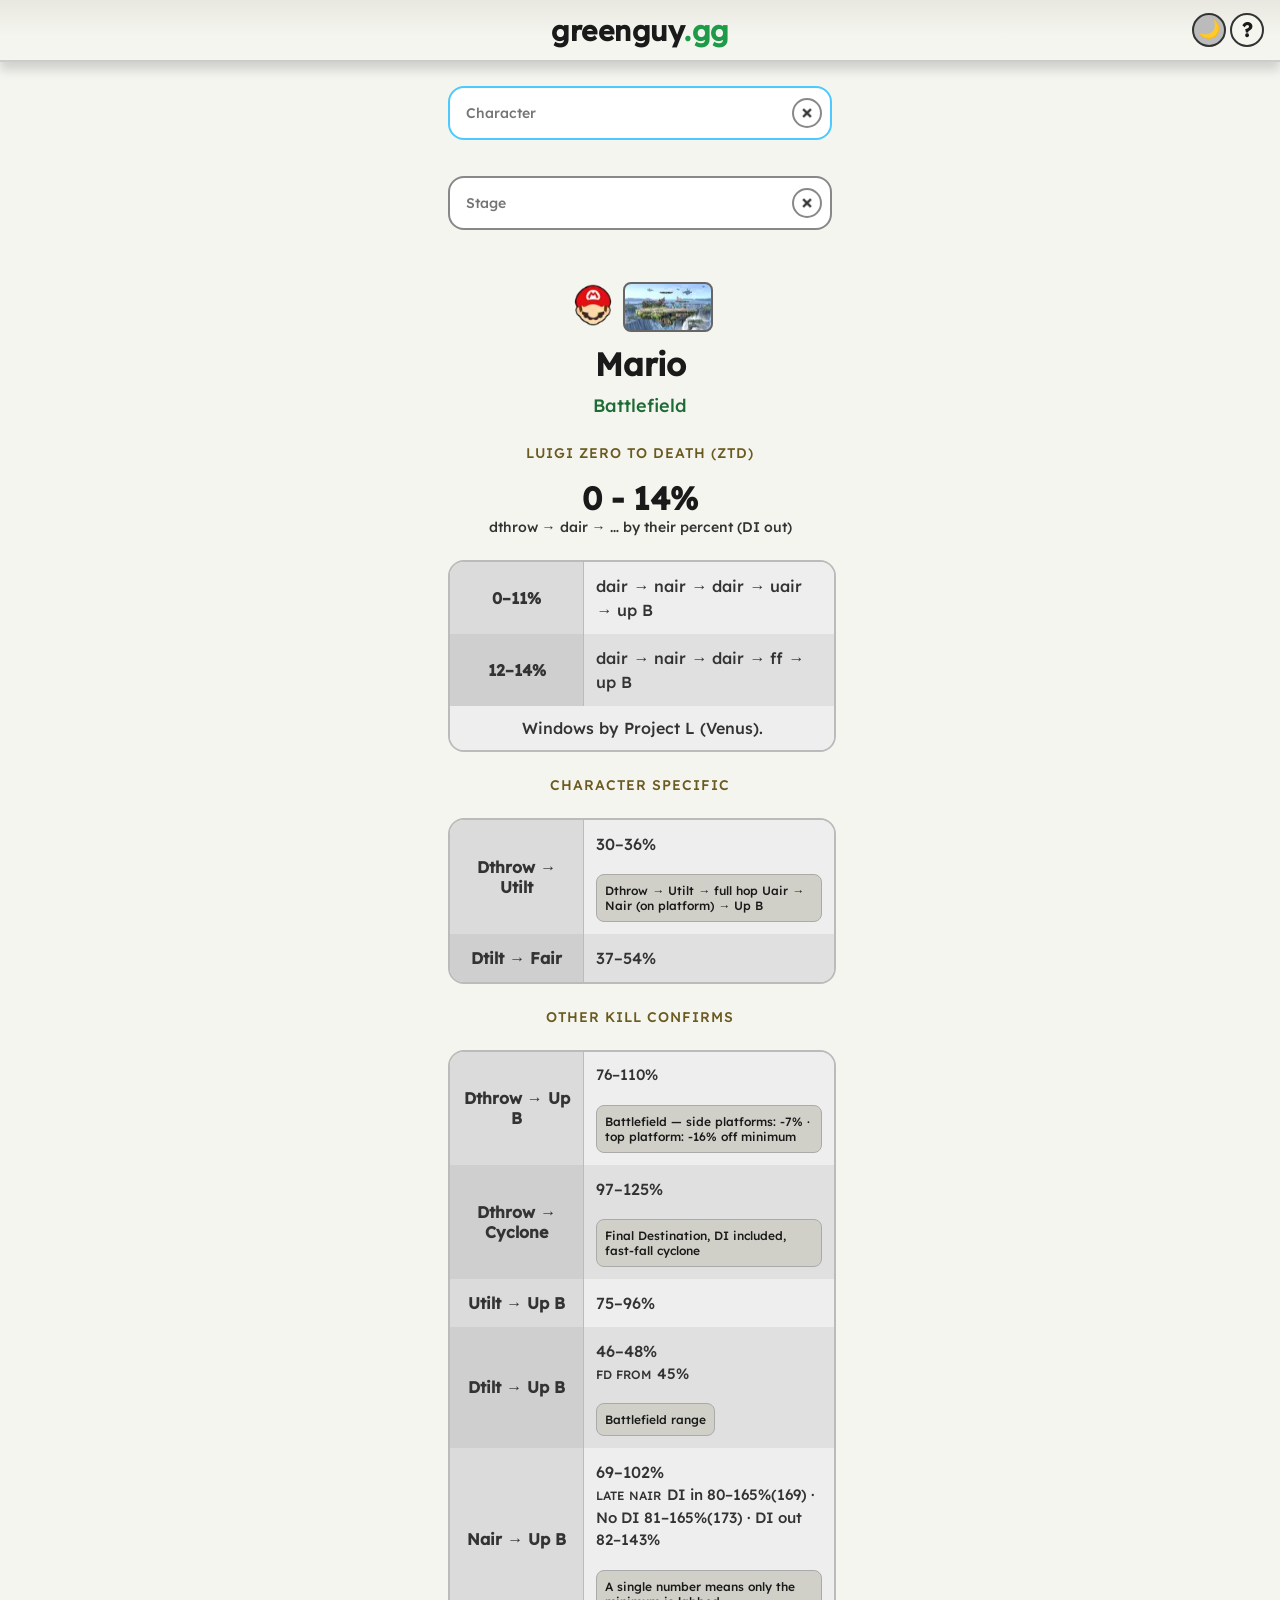
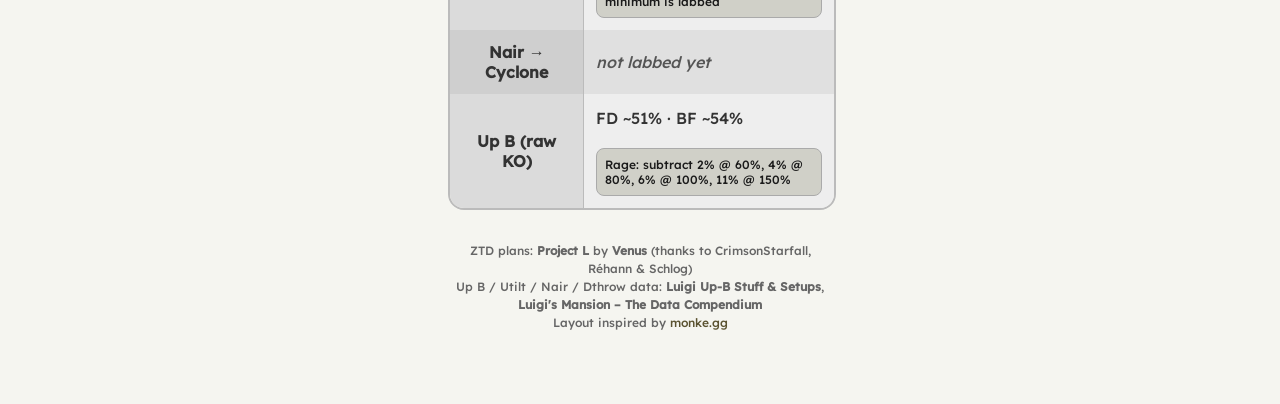
==== site/index.html @ 181678c8 "Luigi lookup site: ZTD plans, kill confirms, character specific combos Static site modelled on monke" ====
<!DOCTYPE HTML>
<html lang="en">
<head>
    <meta charset="utf-8">
    <title>greenguy.gg | Luigi ZTD Percents & more</title>
    <link rel="stylesheet" type="text/css" href="main.css">
    <link rel="stylesheet" type="text/css" href="site.css">
    <meta name="viewport" content="width=device-width, initial-scale=1.0, maximum-scale=1.0, user-scalable=no" />
    <meta name="description" content="Look up Luigi's zero-to-death windows and kill confirm percents for every character and stage in Super Smash Bros. Ultimate.">
    <link rel="icon" type="image/png" sizes="32x32" href="favicon-32x32.png">
    <link rel="icon" type="image/x-icon" href="favicon.ico">
    <meta name="theme-color" content="#000000"/>
    <meta name="color-scheme" content="light dark"/>
    <script>
        (function() {
            var stored = null;
            try { stored = localStorage.getItem('theme'); } catch (e) {}
            var prefersDark = window.matchMedia('(prefers-color-scheme: dark)').matches;
            document.documentElement.setAttribute('data-theme', stored || (prefersDark ? 'dark' : 'light'));
        })();
    </script>
</head>

<body>
    <div class="header">
        <div class="siteLogo">greenguy<span>.gg</span></div>
        <div role="button" class="themeToggle" onclick="toggleTheme()" title="Toggle light/dark mode" aria-label="Toggle light/dark mode">☀</div>
        <div role="button" class="infoButton" onclick="toggleInfo()" aria-label="Information page">?</div>
    </div>

    <div class="main">
        <div class="inputContainer">
            <input type="text" placeholder="Character" id="char" autocomplete="off" autocapitalize="off" spellcheck="false" autofocus />
            <button class="clearBtn" onclick="clearAndFocus('char')" tabindex="-1" aria-label="Clear character input">&nbsp;</button>
        </div>
        <div class="chips" id="charChips"></div>

        <div class="inputContainer">
            <input type="text" placeholder="Stage" id="stage" autocomplete="off" autocapitalize="off" spellcheck="false" />
            <button class="clearBtn" onclick="clearAndFocus('stage')" tabindex="-1" aria-label="Clear stage input">&nbsp;</button>
        </div>
        <div class="chips" id="stageChips"></div>


        <div id="infoBody" class="infoBody">
            <div class="icons">
                <div class="charIcons"></div>
                <div class="stageContainer"><div id="stageIco">&nbsp;</div></div>
            </div>
            <div id="charTitle" class="charTitle"></div>
            <div id="stageName" class="stageName"></div>
            <div class="charInfo"></div>

            <div class="footer">
                <div class="dataCredit">
                    ZTD plans: <b>Project L</b> by <b>Venus</b> (thanks to CrimsonStarfall, Réhann &amp; Schlog)<br>
                    Up B / Utilt / Nair / Dthrow data: <b>Luigi Up-B Stuff &amp; Setups</b>, <b>Luigi's Mansion – The Data Compendium</b><br>
                    Layout inspired by <a href="https://monke.gg" target="_blank" rel="noopener noreferrer">monke.gg</a>
                </div>
            </div>
        </div>
    </div>

    <div class="info">
        <div class="backButton" onclick="goBack();">Go Back</div>

        <span class="questionTitle">What is this?</span>
        <p>A quick lookup for Luigi in Super Smash Bros. Ultimate. Type a character and a stage; the page shows Luigi's
           <b>zero-to-death (ZTD)</b> window for that character, which combo to use at which percent, and the windows for his
           other kill confirms.</p>
        <br>

        <span class="questionTitle">How do I read the ZTD box?</span>
        <p>Down throw, then follow the sequence listed for the opponent's percent. Two kinds of routes are shown, both
           for DI out (the common DI): the dair → nair → dair routes at low percents, and the short
           dthrow → (DI guess) dair → uair / wBair / zair / ff → Up B route at higher percents. Windows don't overlap.
           A gap between windows means that stretch uses a longer route that isn't shown. The full sheet, including
           those routes and DI in, is in the data.</p>
        <table class="questionList">
            <tr><td width="22%"><b>ff</b></td><td>fast fall (e.g. "dair ff up B")</td></tr>
            <tr><td><b>SH / FH</b></td><td>short hop / full hop</td></tr>
            <tr><td><b>DJ</b></td><td>double jump</td></tr>
            <tr><td><b>r</b></td><td>reverse (rUair = reverse up air)</td></tr>
            <tr><td><b>w</b></td><td>weak (wBair = weak back air, wUair = weak up air)</td></tr>
            <tr><td><b>ffnair</b></td><td>fast-falling the nair</td></tr>
        </table>
        <br>

        <span class="questionTitle">Forms and variants</span>
        <p>Characters with multiple forms get a labelled group (Hero: Accelerate / Oomph, Wii Fit Trainer: Deep Breathing,
           Mario: Battlefield). The Pokémon Trainer tab isn't labelled in the source; Squirtle / Charizard / Ivysaur were
           assigned by their Up B kill percents.</p>
        <br>

        <span class="questionTitle">Stages</span>
        <p>The ZTD windows are not stage-adjusted. The Dthrow → Up B lab lists per-stage ceiling and platform
           adjustments; those show up under that combo when a stage is selected.</p>
        <br>

        <span class="questionTitle">Dtilt combos</span>
        <p>Dtilt → Fair and Dtilt → Uair windows come from the "Dtilt Busted" sheets. Rage lowers the required percent
           by about 1% roughly every 10% of rage starting at 40 (e.g. Bowser: 20% at 0 rage, 19% at 40, 18% at 50).
           A "…" after a window means the combo might still work at later percents but isn't useful in a match.</p>
        <br>

        <span class="questionTitle">Rage</span>
        <table class="rageTable">
            <tr><td><b>Dthrow → Up B</b></td><td><b>Window minimum</b></td></tr>
            <tr><td>50%</td><td>−1 to −2%</td></tr>
            <tr><td>75%</td><td>−4 to −5%</td></tr>
            <tr><td>100%</td><td>−7 to −8%</td></tr>
            <tr><td>125%</td><td>−10 to −11%</td></tr>
            <tr><td>150%</td><td>−13 to −14%</td></tr>
        </table>
        <br>

        <span class="questionTitle">Difficulty</span>
        <p>Only Dthrow → Up B has difficulty labels (Hard / Very hard). Nothing else in the lab data rates difficulty yet.</p>
        <br>

        <span class="questionTitle">Missing data</span>
        <p>Dthrow → Cyclone only has Mario so far and Nair → Cyclone isn't labbed at all. Those rows show as
           "not labbed yet".</p>
    </div>

    <script src="data.js?v=19" charset="utf-8"></script>
    <script src="app.js?v=19" charset="utf-8"></script>
</body>
</html>
---- site/main.css ----
:root {
	--bg-primary: #000000;
	--bg-secondary: #111111;
	--bg-header: linear-gradient(180deg, rgb(17, 17, 17) 0%, rgb(0, 0, 0) 59%, rgb(0, 0, 0) 100%);
	--bg-input: #111;
	--text-primary: #FFF;
	--text-secondary: #d5d5d5;
	--border-color: #4e4e4e;
	--border-subtle: #313131;
	--header-border: #171717;
	--row-odd: #323232;
	--row-even: #4f4f4f;
	--moreInfo-title-bg: rgba(0,0,0,0.6);
	--clearBtn-bg: #040404;
	--loading-border: #ffffff8e;
	--stage-border: #454545;
	--percent-highlight: #7bdfff;
	--link-color: #8a8169;
	--link-hover: #a67c19;
	--stage-name: #ffe4a3;
	--question-title: #c6bb81;
	--donate-bg: #786f45;
	--donate-hover: #695f30;
	--social-btn-bg: #000;
	--info-btn-border: #fff;
	--credit-color: #676767;
	--dataCredit-color: #a2a2a2;
	--clearBtn-icon-color: #fff;
	--note-bg: #1a1a1a;
	--note-border: #333;
	--yes-color: rgb(42 158 42);
	--no-color: rgb(195, 0, 0);
	--btn-hover-bg: #696969;
	--clearBtn-hover-bg: #939393;
	--impossible-color: #ff7b7b;
	--notice-color: #f8ff7b;
}

[data-theme="light"] {
	--bg-primary: #f5f5f0;
	--bg-secondary: #e8e8e0;
	--bg-header: linear-gradient(180deg, #e8e8e0 0%, #f5f5f0 59%, #f5f5f0 100%);
	--bg-input: #fff;
	--text-primary: #1a1a1a;
	--text-secondary: #333;
	--border-color: #888;
	--border-subtle: #bbb;
	--header-border: #ccc;
	--row-odd: #e0e0e0;
	--row-even: #eee;
	--moreInfo-title-bg: rgba(0,0,0,0.08);
	--clearBtn-bg: #fff;
	--loading-border: #3333338e;
	--stage-border: #666;
	--percent-highlight: #0077aa;
	--link-color: #5a5230;
	--link-hover: #3d3515;
	--stage-name: #8b6914;
	--question-title: #6b5a20;
	--donate-bg: #9a8b4a;
	--donate-hover: #7a6b2a;
	--social-btn-bg: #bbb;
	--info-btn-border: #333;
	--credit-color: #555;
	--dataCredit-color: #666;
	--clearBtn-icon-color: #333;
	--note-bg: #d0d0c8;
	--note-border: #aaa;
	--yes-color: rgb(42 158 42);
	--no-color: #b91c1c;
	--btn-hover-bg: #555;
	--clearBtn-hover-bg: #bbb;
	--impossible-color: #c62828;
	--notice-color: #9a8b00;
}

/* vietnamese */
@font-face {
	font-family: 'Lexend Deca';
	font-style: normal;
	font-weight: 500;
	font-display: swap;
	src: url(font1.woff2) format('woff2');
	unicode-range: U+0102-0103, U+0110-0111, U+0128-0129, U+0168-0169, U+01A0-01A1, U+01AF-01B0, U+0300-0301, U+0303-0304, U+0308-0309, U+0323, U+0329, U+1EA0-1EF9, U+20AB;
  }
  /* latin-ext */
  @font-face {
	font-family: 'Lexend Deca';
	font-style: normal;
	font-weight: 500;
	font-display: swap;
	src: url(font2.woff2) format('woff2');
	unicode-range: U+0100-02BA, U+02BD-02C5, U+02C7-02CC, U+02CE-02D7, U+02DD-02FF, U+0304, U+0308, U+0329, U+1D00-1DBF, U+1E00-1E9F, U+1EF2-1EFF, U+2020, U+20A0-20AB, U+20AD-20C0, U+2113, U+2C60-2C7F, U+A720-A7FF;
  }
  /* latin */
  @font-face {
	font-family: 'Lexend Deca';
	font-style: normal;
	font-weight: 500;
	font-display: swap;
	src: url(font3.woff2) format('woff2');
	unicode-range: U+0000-00FF, U+0131, U+0152-0153, U+02BB-02BC, U+02C6, U+02DA, U+02DC, U+0304, U+0308, U+0329, U+2000-206F, U+20AC, U+2122, U+2191, U+2193, U+2212, U+2215, U+FEFF, U+FFFD;
  }
  
body {
	background-color: var(--bg-primary);
	border: 0;
	color: var(--text-primary);
	font-family: "Lexend Deca", Verdana, sans-serif;
	margin: 0;
	overflow-x: hidden;
	overflow-y: scroll;
	text-align: center;
	transition: background-color 0.3s ease, color 0.3s ease;
}

input, textarea, select {
	font-family: inherit;
}

.header {
    background: var(--bg-header);
	border: 0px;
	display: flex;
	height: 60px;
	margin-top: 0;
	position: fixed;
	width: 100%;
	z-index: 2;
    top:0%;
    left:0%;
    justify-content: center;
    align-items: center;
    box-shadow: 0 8px 10px rgba(0, 0, 0, 0.15);
    border-bottom: 2px solid var(--header-border);
}

.header img {
	-moz-user-select: none;
	-ms-user-select: none;
	-webkit-user-select: none;
	pointer-events: none;
	user-select: none;
    display: block;
    position: absolute;
    margin:auto;
    height:80%;
}

.main {
	margin-left: auto;
	margin-right: auto;
	max-width: 400px;
	min-width: 350px;
	position: relative;
	text-align: center;
	top: 80px;
	width: 30%;
	padding-bottom:24px;
}

.infoBodyHidden {
	opacity: 0;
	visibility: hidden;
	transition: opacity 0.3s ease-in-out, visibility 0s linear 0.3s;
}

.infoBody {
	opacity: 1;
	visibility: visible;
	transition: opacity 0.3s ease-in-out, visibility 0s;
}

.loading {
	margin-top:20px;
	font-weight: bold;
	line-height:36px;
}

.loadingContainer {
	margin: auto;
	width:200px;
	height:15px;
	border-radius: 30px;
	border:2px solid var(--loading-border);
	overflow: hidden;
}

.loadingBar {
	width: 0%;
	height:100%;
	background-color: var(--text-primary);
	transition: width 0.2s ease;
}

.icons {
	margin-top: 30px;
	white-space: nowrap;
	user-select:none;
}

input {
	background-color: var(--bg-input);
    border-radius: 16px;
	border: 2px solid var(--border-color);
	box-sizing: border-box;
	color: var(--text-primary);
	font-size: 14px;
	margin: 6px auto;
	padding-right: 80px;
	padding: 16px;
	width: 100%;
    transition: border 0.25s;
}

input:focus {
	-webkit-appearance: none;
	border: 2px solid rgb(76,201,255);
	outline: none;
}

.charInfo {
	margin-top:4px;
}

.stageName {
    font-size: 18px;
    height: 32px;
}

.charTitle {
	font-weight: bold;
	margin-top: 10px;
	width: 100%;
	font-size: 32px;
    height: 50px;
}

.charSubTitle {
	font-weight: bold;
	font-size: 28px;
	height:40px;
}

.charIco {
	background-image: url(spritesheet.webp);
	background-size: auto 50px;
	display: inline-block;
	height: 50px;
	margin: auto;
	width: 50px;
}

#stageIco {
	aspect-ratio: 16 / 9;
	background-image: url(stages.webp);
	background-position-x: -609px;
	border-radius: 8px;
	border: 2px solid var(--stage-border);
	display: inline-block;
	height: 46.8px;
	min-height: 46.8px;
	min-width: 86px;
	width: 86px;
	transition: background-position-x 0.3s;
}

#stageName {
	color: var(--stage-name);
}

.charIcons {
	display: inline-block;
	max-width: 58%;
	vertical-align: middle;
}

.stageContainer {
	display: inline-block;
	vertical-align: middle;
}

h1 {
	line-height: 42px;
}

.percentRange {
	font-size:32px;
	font-weight:bold;
	border-radius: 16px;
	padding: 12px;
}

.percentHighlight {
	color: var(--percent-highlight);
	font-weight: bold;
}

.impossible {
	color: var(--impossible-color);
	font-size: 16px;
	font-weight: bold;
	margin-top: 6px;
}

.notice {
	color: var(--notice-color);
	font-size: 16px;
	font-weight: bold;
	margin-top: 6px;
}

.credit {
	color: var(--credit-color);
	font-size: 12px;
}

.main a {
	color: var(--link-color);
	text-decoration: none;
}

.main a:hover {
	color: var(--link-hover);
	cursor: pointer;
}

.percentInf {
	font-size: 12px;
}

.moreInfo {
    border-radius: 16px;
	border: 2px solid var(--border-subtle);
	margin:24px auto;
	overflow: hidden;
	width: 100%;
}

.moreInfo-row {
	background-color: var(--row-odd);
	box-sizing: border-box;
	color: var(--text-secondary);
	display: flex;
	font-size: 16px;
}

.moreInfo-title {
	align-items: center;
	background-color: var(--moreInfo-title-bg);
	border-right: 1px solid var(--border-subtle);
	box-sizing: border-box;
	display: flex;
	flex: 0 0 35%;
	font-weight: bold;
	justify-content: center;
	padding: 12px;
	text-align: center;
}

.moreInfo-value {
	display: flex;
	flex-wrap: wrap;
    align-items: center; /* Align child elements to the text baseline */
    box-sizing: border-box;
    padding: 12px;
    text-align: left;
	vertical-align: middle;
    gap: 12px; /* Ensures space between text and box */
}

.moreInfo-value-note {
	display: inline-block;
    font-size: 12px;
    color: var(--text-primary);
    background-color: var(--note-bg);
    border: 1px solid var(--note-border);
    padding: 8px;
    border-radius: 8px;
    vertical-align: middle;
    max-width: 200px; /* Adjust as needed */
    word-wrap: break-word;
}

.moreInfo-disclaimer {
	box-sizing: border-box;
	padding: 12px;
	text-align: center;
	width: 100%;
}

.moreInfo-row:nth-child(odd) {
	background-color: var(--row-even);
}

.inlineNote {
	font-style:italic;
}

.seeMoreBtn {
	border-radius: 28px;
	border: 3px solid #fff;
	cursor: pointer;
	margin: auto;
	padding: 8px;
	width: 150px;
}

.seeMoreBtn:hover {
	background-color: #363636;
	border: 3px solid #919191;
}

.inputContainer {
	display: inline-block;
	position: relative;
    width: 100%;
}

.clearBtn {
	-webkit-transform: translateY(-50%);
	background-color: var(--clearBtn-bg);
	border-radius: 100%;
	border: 2px solid var(--border-color);
	color: var(--text-primary);
	cursor: pointer;
	font-size: 14px;
	font-weight: bold;
	height: 30px;
	line-height: 14px;
	position: absolute;
	right: 10px;
	text-align: center;
	top: 50%;
	transform: translateY(-50%);
	transition: background-color 0.3s;
	width: 30px;
}

.clearBtn::before {
	content: '';
	position: absolute;
	inset: 0;
	background-color: var(--clearBtn-icon-color);
	-webkit-mask: url('x.webp') center/14px 14px no-repeat;
	mask: url('x.webp') center/14px 14px no-repeat;
	pointer-events: none;
}

.yes-color {
	display: inline-block;
	color: white;
	background-color: var(--yes-color);
	border-radius: 20px;
    padding: 0.3em 1em;
    margin: auto 12px;
}

.no-color {
	display: inline-block;
	color: white;
	background-color: var(--no-color);
	border-radius: 20px;
    padding: 0.3em 1em;
    margin: auto 12px;
}

.infoButton {
    background-color: var(--bg-primary);
    border-radius: 100%;
    border: 2px solid var(--info-btn-border);
    color: var(--text-primary);
    cursor: pointer;
    font-size: 20px;
    font-weight: bold;
    height: 30px;
    line-height: 30px;
    right: 16px;
    top: auto;
    transition: background-color 0.15s;
    user-select: none;
    width: 30px;
    position: absolute;
}

.infoButton:hover {
	background-color: var(--btn-hover-bg);
}

.themeToggle {
	background-color: var(--social-btn-bg);
	border-radius: 100%;
	border: 2px solid var(--info-btn-border);
	color: var(--text-primary);
	cursor: pointer;
	font-size: 18px;
	height: 30px;
	line-height: 28px;
	right: 54px;
	top: auto;
	transition: background-color 0.15s, border-color 0.2s;
	user-select: none;
	width: 30px;
	position: absolute;
}

.themeToggle:hover {
	background-color: var(--btn-hover-bg);
}

.backButton {
    background-color: #d65252;
    border-radius: 10px;
    border: 2px solid #280000;
    color: #FFF;
    cursor: pointer;
    font-size: 12px;
    font-weight: bold;
    height: 30px;
    left: 16px;
    line-height: 30px;
    position: fixed;
    top: 16px;
    user-select: none;
    width: 80px;
    z-index: 3;
    transition: background-color 0.3s;
}

.backButton:hover {
	background-color: #9a3e3e;
}

.info {
	display: none;
	margin: auto;
	max-width: 90%;
	min-width: 300px;
	padding-top: 42px;
	text-align: center;
	width: 35%;
    margin-top:50px;
	padding-bottom:24px;
}

.questionTitle {
	color: var(--question-title);
	font-size: 24px;
	font-weight: bold;
	margin-top: 12px;
}

.questionList {
	border-collapse: separate;
	border-spacing: 20px;
	font-size: 12px;
	margin: 0 auto;
	max-width: 400px;
}

.questionList td {
	text-align: left;
	vertical-align: top;
}

.rageTable {
	border-collapse: separate;
	border-spacing: 20px;
	font-size: 12px;
	margin: 0 auto;
	max-width: 300px;
}

.rageTable td {
	text-align: left;
	vertical-align: top;
}

.info p {
	font-size: 12px;
	line-height: 18px;
}

.link {
	color: var(--stage-name);
	text-decoration: none;
}

.link:hover {
	color: var(--link-hover);
	cursor: pointer;
}

.lmao {
	color: var(--text-primary);
	text-decoration: none;
}

.lmao:hover {
	color: var(--text-primary);
	cursor: none;
}

.footerContainer {
	align-items: center;
	border-radius: 25px;
	color: var(--text-primary);
	display: flex;
	font-size: 14px;
	gap: 5px;
	justify-content: center;
	margin-top: 5px;
	padding: 5px 8px;
}

.donate {
	align-items: center;
	background-color: var(--donate-bg);
	border-radius: 25px;
	border: none;
	color: var(--text-primary);
	cursor: pointer;
	display: flex;
	font-size: 14px;
	font-weight: bold;
	gap: 5px;
	justify-content: center;
	margin-top: 5px;
	margin: auto;
	padding: 8px 8px;
	transition: background-color 0.15s;
	user-select: none;
	width: 50%;
}

.exampleBtn {
	align-items: center;
	background-color: var(--donate-bg);
	border-radius: 25px;
	border: none;
	color: var(--text-primary);
	cursor: pointer;
	display: flex;
	font-size: 14px;
	font-weight: bold;
	gap: 5px;
	justify-content: center;
	margin: auto;
	margin-top: auto;
	padding: 8px 8px;
	transition: background-color 0.15s;
	user-select: none;
	text-decoration: none;
	margin-top: 12px;
}

.exampleBtn:hover {
	background-color: var(--donate-hover);
}

.donate:hover {
	background-color: var(--donate-hover);
}

.social button {
	align-items: center;
	background-color: var(--social-btn-bg);
	border-radius: 100%;
	border: none;
	cursor: pointer;
	display: flex;
	height: 24px;
	justify-content: center;
	padding: 0;
	transition: background-color 0.2s ease-in-out;
	width: 24px;
}

.social button:hover {
	background-color: var(--donate-bg);
}

.social img {
	max-height: 60%;
	max-width: 60%;
}

[data-theme="light"] .social img {
	filter: invert(1);
}

.dataCredit {
	border-radius: 25px;
	color: var(--dataCredit-color);
	font-size: 12px;
	padding: 8px;
	line-height:18px;
}

@media (hover: hover) {
	.clearBtn:hover {
		background-color: var(--clearBtn-hover-bg);
	}
}
---- site/site.css ----
/* Overrides and additions on top of main.css (copied from the monke.gg reference). */
:root {
	--percent-highlight: #5dff8a;
	--stage-name: #b6f5c4;
	--accent: #3ecf6a;
	--dim: 0.45;
}

[data-theme="light"] {
	--percent-highlight: #17803a;
	--stage-name: #1f6b36;
	--accent: #1f9a48;
}

.siteLogo {
	font-size: 28px;
	font-weight: bold;
	letter-spacing: 0.5px;
	padding: 6px 0;
	color: var(--text-primary);
}

.siteLogo span {
	color: var(--accent);
}

.chips {
	display: flex;
	flex-wrap: wrap;
	gap: 6px;
	justify-content: center;
	min-height: 8px;
	margin: 6px 0 10px;
}

.chips button {
	background: var(--bg-input);
	border: 1px solid var(--border-subtle);
	border-radius: 14px;
	color: var(--text-secondary);
	cursor: pointer;
	font-family: inherit;
	font-size: 13px;
	padding: 3px 10px;
}

.chips button:hover {
	background: var(--btn-hover-bg);
	color: #fff;
}

.optionRow {
	align-items: center;
	display: flex;
	gap: 12px;
	justify-content: center;
	margin: 6px 0 14px;
}

.optionRow input[type="number"] {
	background: var(--bg-input);
	border: 1px solid var(--border-color);
	border-radius: 8px;
	color: var(--text-primary);
	font-family: inherit;
	font-size: 16px;
	padding: 8px 10px;
	width: 170px;
}

.modeToggle button {
	background: var(--bg-input);
	border: 1px solid var(--border-color);
	color: var(--text-secondary);
	cursor: pointer;
	font-family: inherit;
	font-size: 15px;
	padding: 8px 14px;
}

.modeToggle button:first-child { border-radius: 8px 0 0 8px; }
.modeToggle button:last-child { border-radius: 0 8px 8px 0; border-left: 0; }
.modeToggle button.on { background: var(--accent); border-color: var(--accent); color: #000; font-weight: bold; }

.sectionTitle {
	color: var(--question-title);
	font-size: 14px;
	letter-spacing: 1px;
	margin: 18px 0 4px;
	text-transform: uppercase;
}

.ztdHeadline .percentRange { padding-bottom: 0; }
.ztdUse { color: var(--percent-highlight); font-size: 16px; font-weight: bold; margin-bottom: 6px; }
.ztdSub { color: var(--text-secondary); font-size: 14px; margin-bottom: 8px; }

.moreInfo-row.dim { opacity: var(--dim); }
.moreInfo-row.active .moreInfo-title { box-shadow: inset 4px 0 0 var(--accent); }

.lbl { color: var(--text-secondary); font-size: 12px; margin-right: 6px; text-transform: uppercase; }
.sub { display: block; font-size: 15px; }
.noData { color: var(--credit-color); font-style: italic; }

.badge {
	border-radius: 10px;
	display: inline-block;
	font-size: 12px;
	font-weight: bold;
	margin-top: 4px;
	padding: 1px 8px;
}
.badge.hard { background: #8a5a00; color: #fff; }
.badge.vhard { background: #9a3e3e; color: #fff; }

.infoBody { margin-bottom: 40px; }

.questionList td { padding: 4px 6px; vertical-align: top; }
.questionList .seq { color: var(--text-secondary); font-size: 14px; }

.valBody { width: 100%; line-height: 1.5; }
.header { justify-content: center; }

.moreInfo-value-note { max-width: none; margin-top: 6px; }
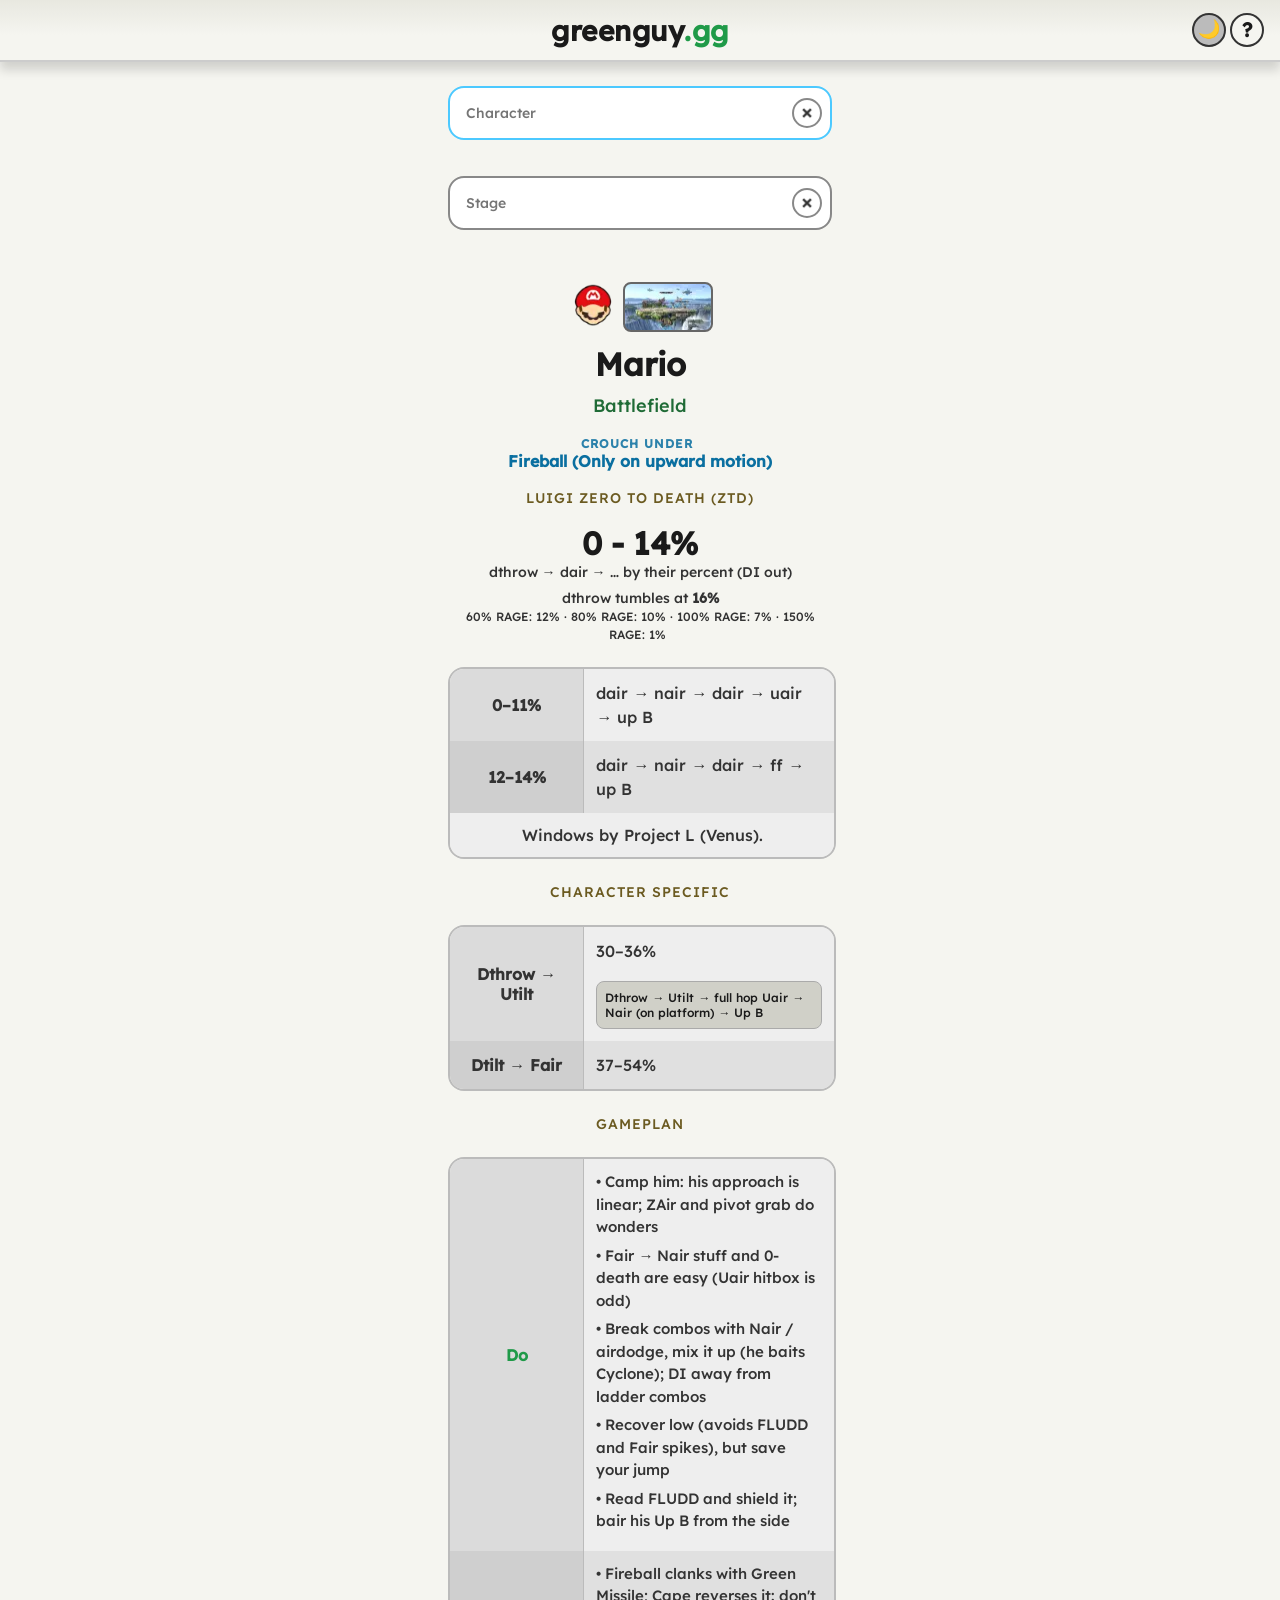
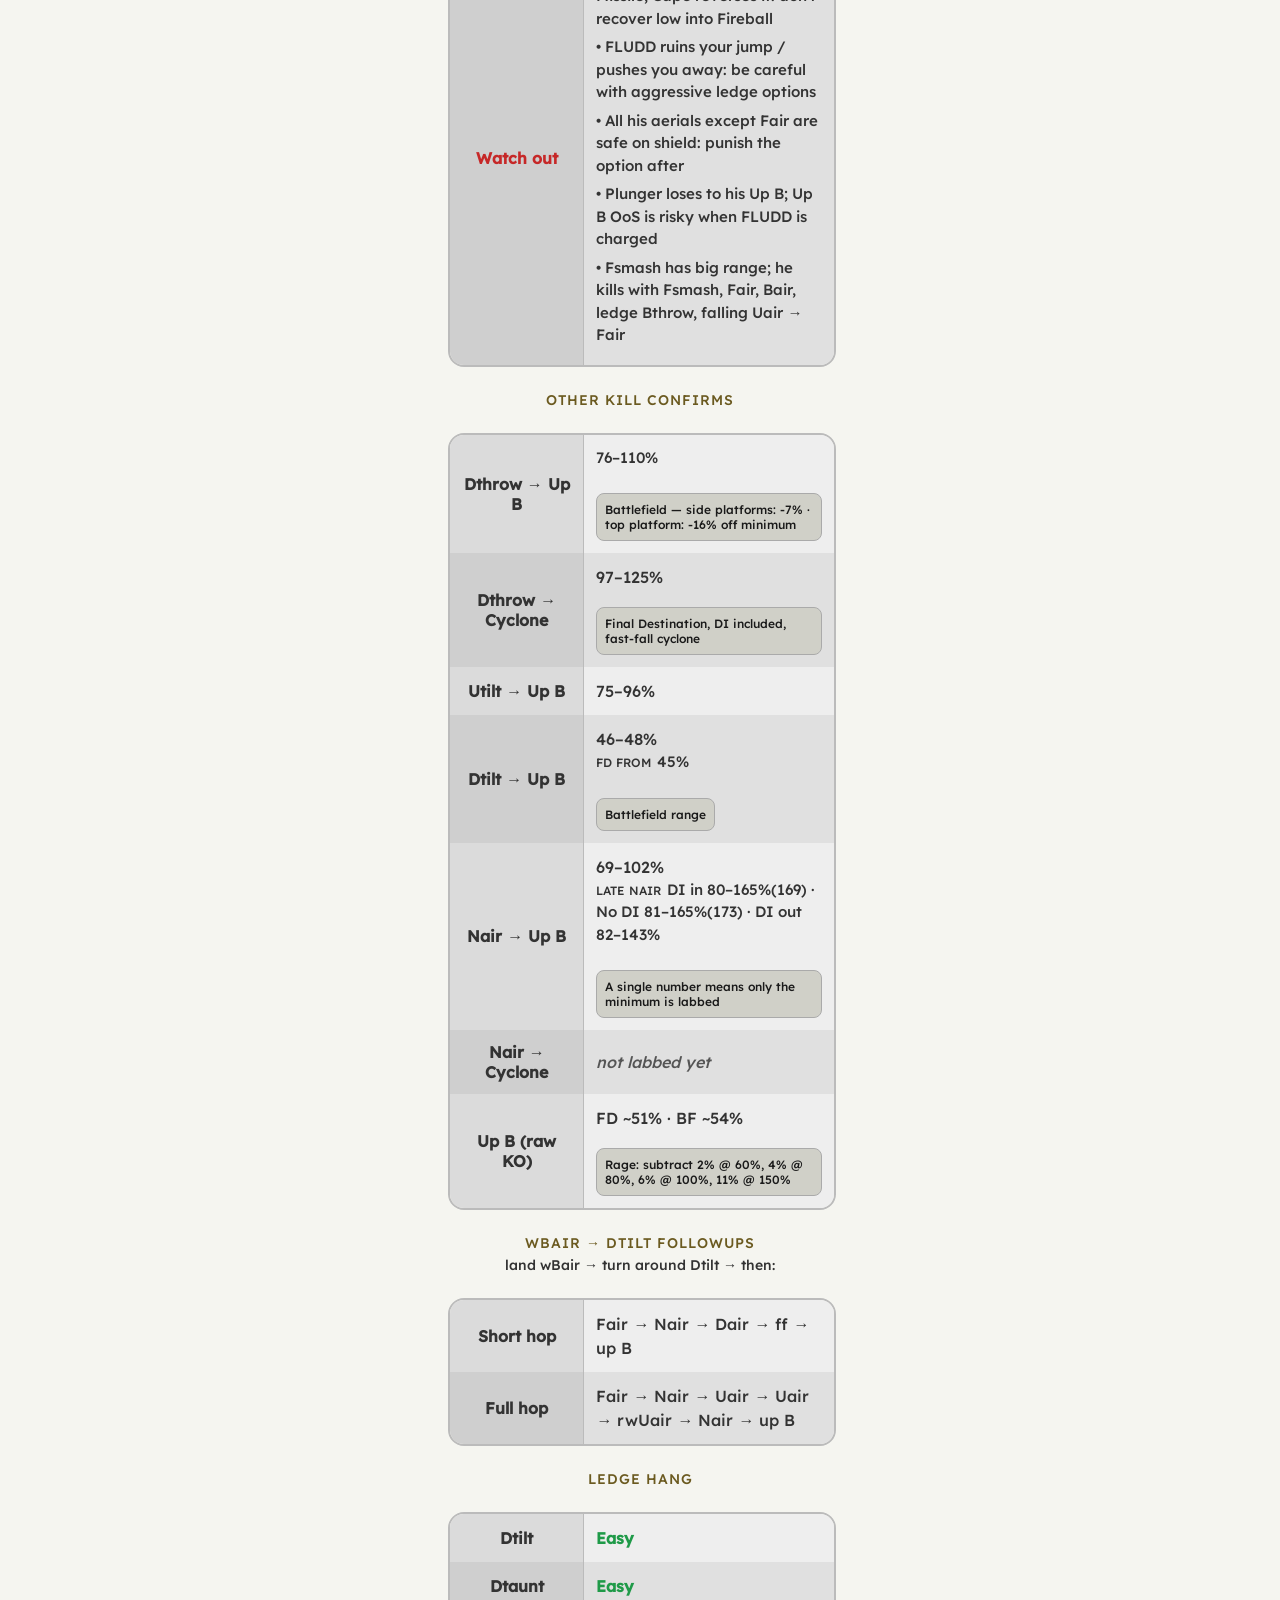
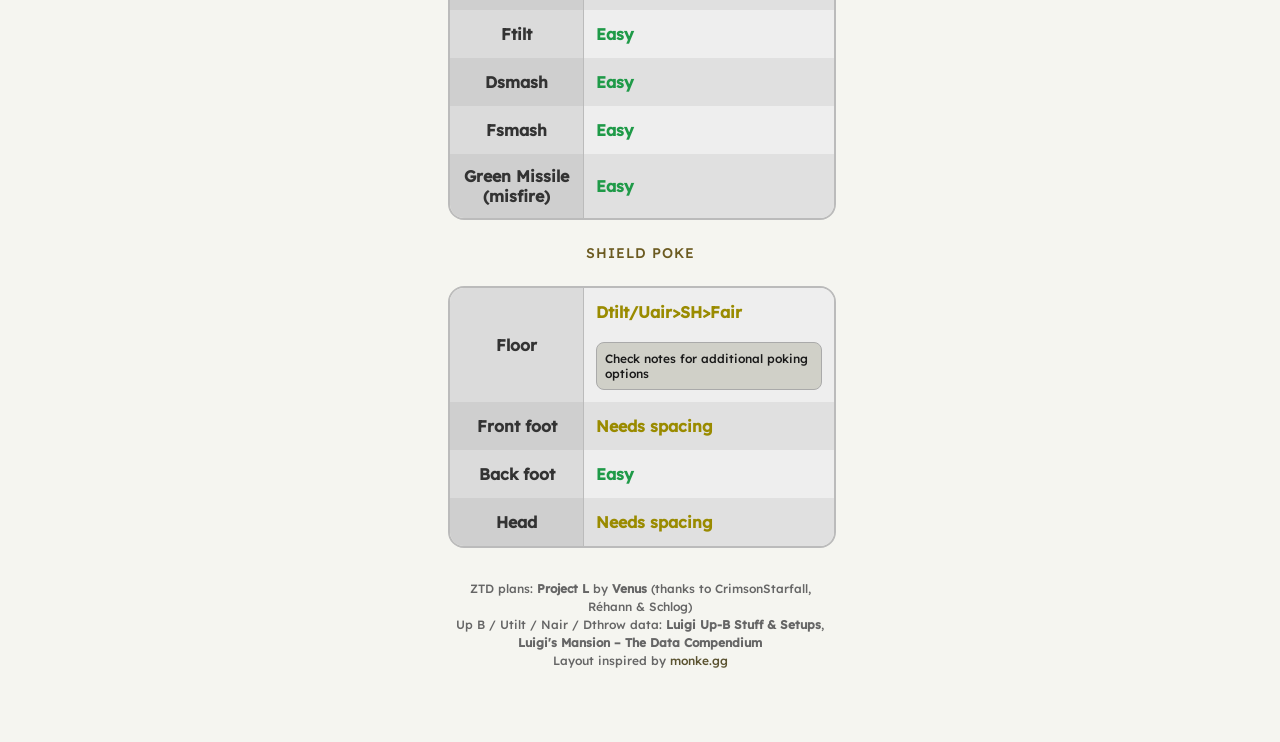
==== commit 49d53577: "Add tumble, crouch, ledge, shield poke, wBair-Dtilt and matchup gameplans - DThrow tumble percents (" ====
--- a/site/index.html
+++ b/site/index.html
@@ -86,6 +86,49 @@
         </table>
         <br>
 
+        <span class="questionTitle">Tumble percent</span>
+        <p>"Dthrow tumbles at X%" is the percent where the down throw starts to put them into tumble, with the
+           percents at higher rage underneath (from the Data Compendium). Below it, they aren't tumbling after the
+           throw, so the early routes apply.</p>
+        <br>
+
+        <span class="questionTitle">Crouch under (blue text)</span>
+        <p>If the character has a projectile Luigi can crawl under, a blue "Crouch under" line appears right below
+           their name with the list. Data by CrimsonStarfall.</p>
+        <br>
+
+        <span class="questionTitle">Ledge hang</span>
+        <p>Moves that hit an opponent hanging on the ledge, colored by difficulty:
+           <b class="ledge-easy">Easy</b>, <b class="ledge-medium">Medium</b>, <b class="ledge-hard">Hard</b>.
+           Moves that don't connect are left out. Labbed with grounded moves only; the foot hitbox on Cyclone and
+           landing dair also work. Skinny characters (Marth, Ganondorf) are easiest to hit at the wrist; big heads and
+           stubby arms (Mario, Kirby) are easiest at the head.</p>
+        <table class="questionList" id="ledgeTips"></table>
+        <br>
+
+        <span class="questionTitle">Shield poke</span>
+        <p>How to hit a shielding opponent through the shield. "Floor" is the route to use; the other rows show how
+           easy it is to poke their front foot, back foot or head. Colors:
+           <b class="tier-1">Easy</b>, <b class="tier-2">Needs spacing</b>, <b class="tier-3">Strict spacing</b>,
+           <b class="tier-4">2 hits to poke</b>. Parts they can't be poked at are left out. The GIFs showing how to
+           perform these are in the
+           <a class="link" href="https://docs.google.com/spreadsheets/d/1lSk1HFaLxlnHJJ0KOuCtBJfspvlb11huNpeANw6OIHk/edit"
+              target="_blank" rel="noopener noreferrer">source sheet</a> (about 180 MB, so they aren't bundled here).</p>
+        <br>
+
+        <span class="questionTitle">wBair → Dtilt followups</span>
+        <p>Land a weak Bair, turn around Dtilt, then follow up with the listed route (short hop or full hop). It is
+           true on everyone and often leads to a 0-to-death via Fair. These are the most damaging (or killing)
+           followups, with the damage they deal. They're not always optimal because of the precision needed, and many
+           depend on a specific Dtilt → Fair spacing (taller and wider hitboxes work well). Data by lilitimus.</p>
+        <br>
+
+        <span class="questionTitle">Gameplan</span>
+        <p>Short matchup notes: <b class="gp-do">Do</b> is what works for Luigi, <b class="gp-dont">Watch out</b> is
+           what to avoid or respect, and "Stage" lists stage advice where the notes have it. Compacted from the Luigi
+           Discord matchup notes; only characters with notes have a gameplan.</p>
+        <br>
+
         <span class="questionTitle">Forms and variants</span>
         <p>Characters with multiple forms get a labelled group (Hero: Accelerate / Oomph, Wii Fit Trainer: Deep Breathing,
            Mario: Battlefield). The Pokémon Trainer tab isn't labelled in the source; Squirtle / Charizard / Ivysaur were
@@ -123,7 +166,7 @@
            "not labbed yet".</p>
     </div>
 
-    <script src="data.js?v=19" charset="utf-8"></script>
-    <script src="app.js?v=19" charset="utf-8"></script>
+    <script src="data.js?v=27" charset="utf-8"></script>
+    <script src="app.js?v=27" charset="utf-8"></script>
 </body>
 </html>
--- a/site/site.css
+++ b/site/site.css
@@ -1,5 +1,10 @@
 /* Overrides and additions on top of main.css (copied from the monke.gg reference). */
 :root {
+	--tier4: #ff5c5c;
+	--easy: #3ecf6a;
+	--medium: #ffe14d;
+	--hard: #ff9f1a;
+	--crouch: #4fd1ff;
 	--percent-highlight: #5dff8a;
 	--stage-name: #b6f5c4;
 	--accent: #3ecf6a;
@@ -7,6 +12,11 @@
 }
 
 [data-theme="light"] {
+	--tier4: #c62828;
+	--easy: #1f9a48;
+	--medium: #9a8b00;
+	--hard: #c45f00;
+	--crouch: #0a6fa0;
 	--percent-highlight: #17803a;
 	--stage-name: #1f6b36;
 	--accent: #1f9a48;
@@ -121,3 +131,19 @@
 .header { justify-content: center; }
 
 .moreInfo-value-note { max-width: none; margin-top: 6px; }
+
+.crouchNote { color: var(--crouch); font-size: 16px; font-weight: bold; margin: 10px 0 0; }
+.crouchNote .lbl { color: var(--crouch); display: block; font-size: 12px; letter-spacing: 1px; opacity: 0.85; }
+
+.ledge-easy { color: var(--easy); font-weight: bold; }
+.ledge-medium { color: var(--medium); font-weight: bold; }
+.ledge-hard { color: var(--hard); font-weight: bold; }
+
+.tier-1 { color: var(--easy); font-weight: bold; }
+.tier-2 { color: var(--medium); font-weight: bold; }
+.tier-3 { color: var(--hard); font-weight: bold; }
+.tier-4 { color: var(--tier4); font-weight: bold; }
+
+.gp-do { color: var(--easy); font-weight: bold; }
+.gp-dont { color: var(--tier4); font-weight: bold; }
+.valBody .sub { margin: 0 0 6px; text-align: left; }
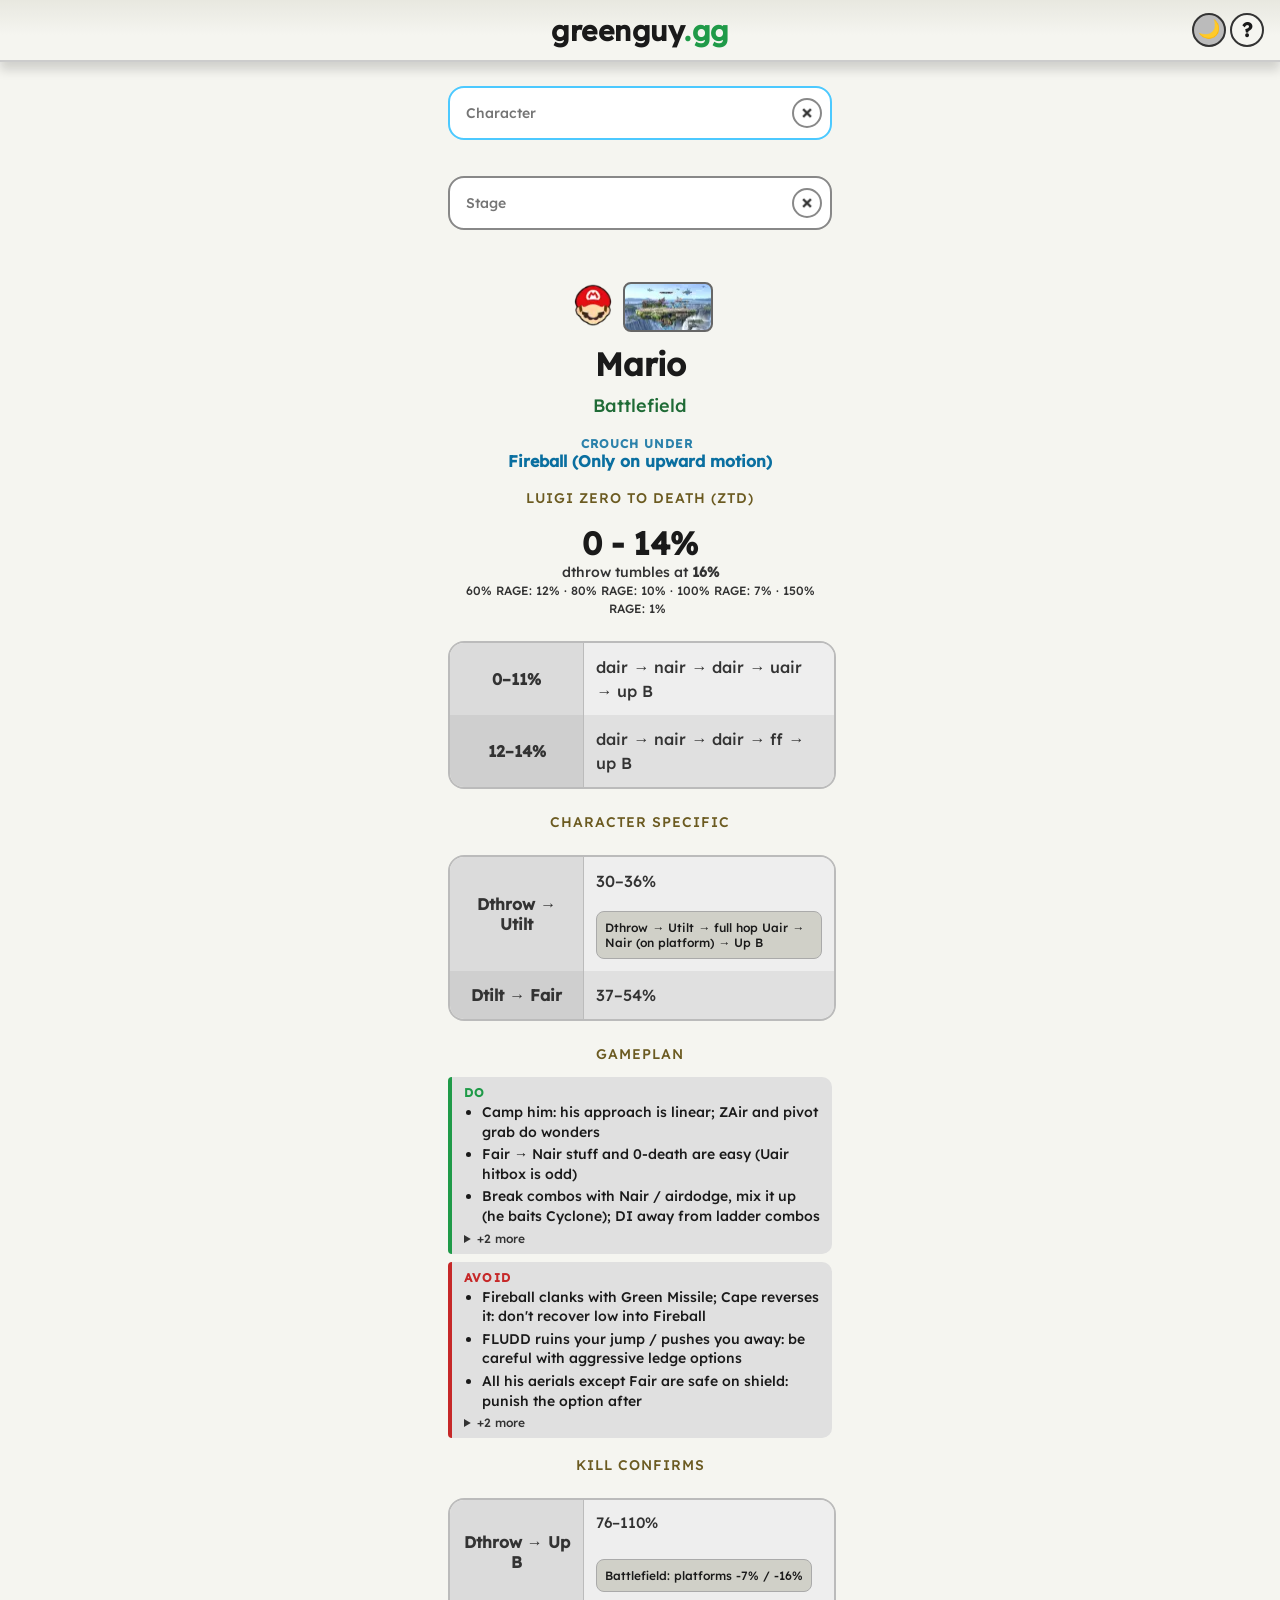
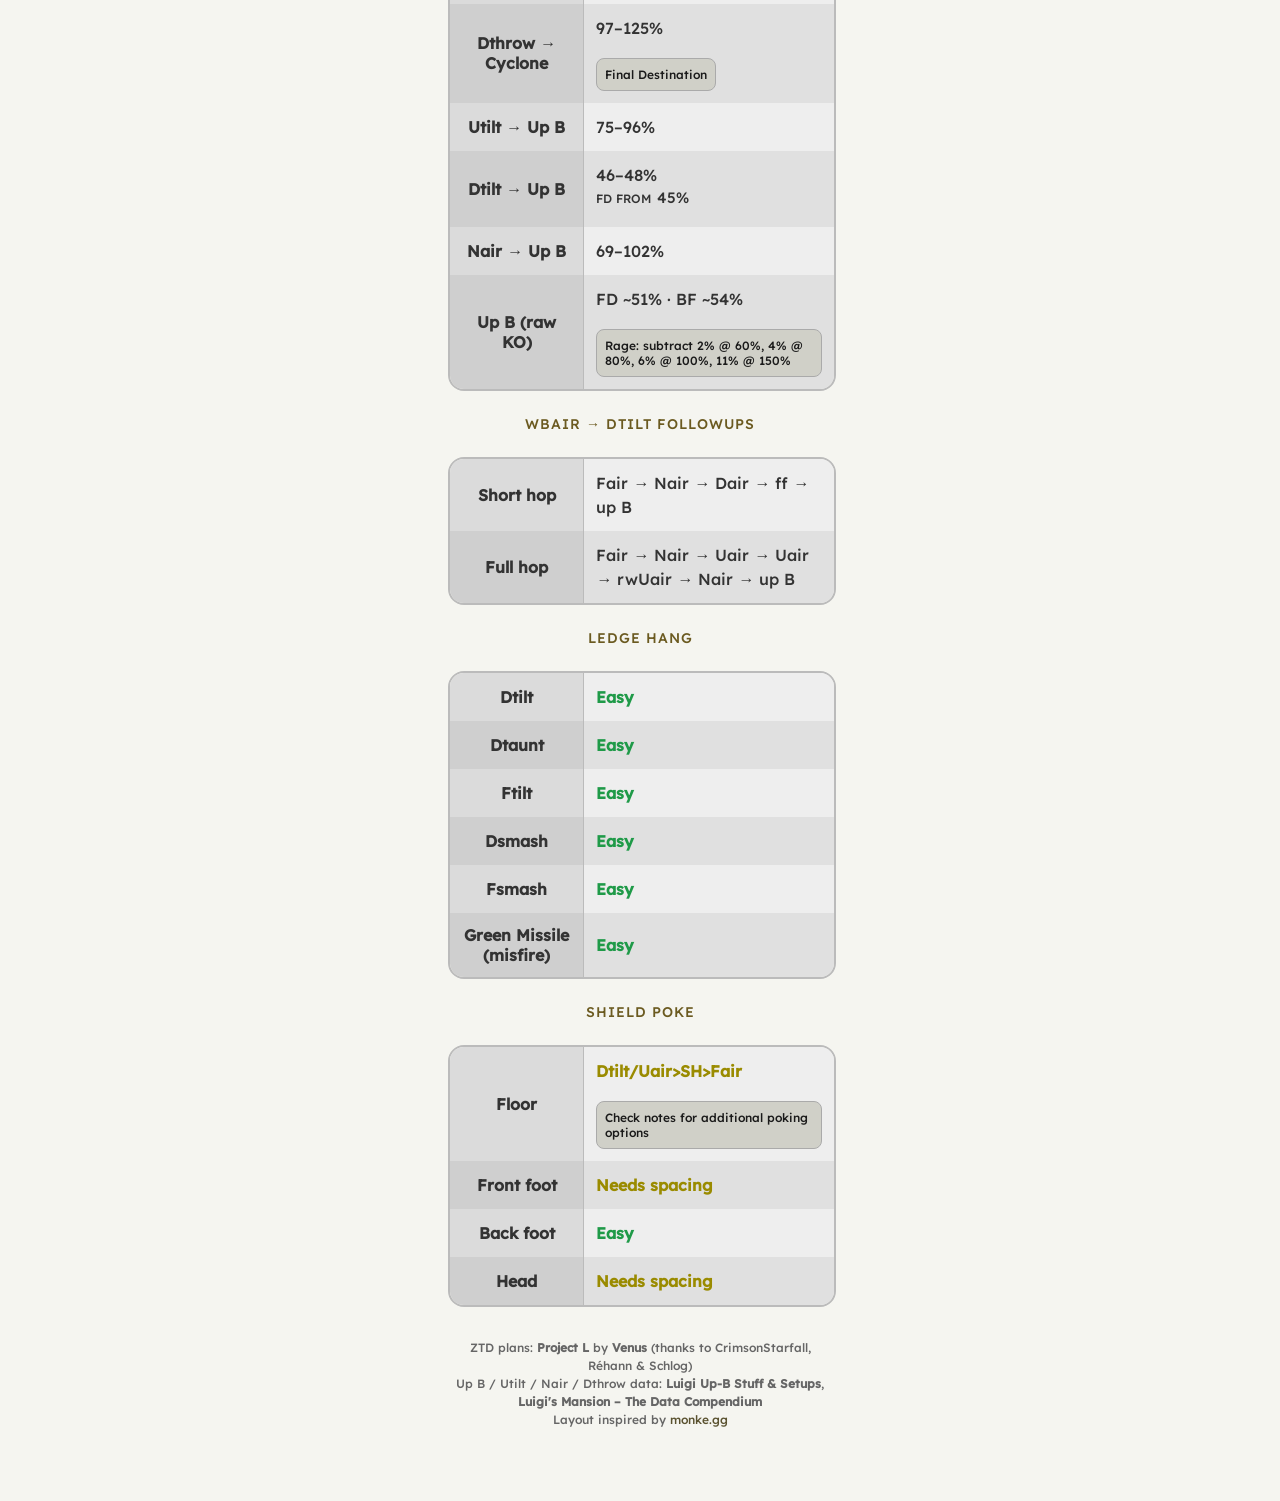
==== commit 2e4ae678: "Cap ZTD headline at tumble %, add Do/Avoid gameplan cards, trim text - ZTD headline only counts perc" ====
--- a/site/index.html
+++ b/site/index.html
@@ -3,8 +3,8 @@
 <head>
     <meta charset="utf-8">
     <title>greenguy.gg | Luigi ZTD Percents & more</title>
-    <link rel="stylesheet" type="text/css" href="main.css">
-    <link rel="stylesheet" type="text/css" href="site.css">
+    <link rel="stylesheet" type="text/css" href="main.css?v=31">
+    <link rel="stylesheet" type="text/css" href="site.css?v=31">
     <meta name="viewport" content="width=device-width, initial-scale=1.0, maximum-scale=1.0, user-scalable=no" />
     <meta name="description" content="Look up Luigi's zero-to-death windows and kill confirm percents for every character and stage in Super Smash Bros. Ultimate.">
     <link rel="icon" type="image/png" sizes="32x32" href="favicon-32x32.png">
@@ -88,8 +88,9 @@
 
         <span class="questionTitle">Tumble percent</span>
         <p>"Dthrow tumbles at X%" is the percent where the down throw starts to put them into tumble, with the
-           percents at higher rage underneath (from the Data Compendium). Below it, they aren't tumbling after the
-           throw, so the early routes apply.</p>
+           percents at higher rage underneath (from the Data Compendium). The big ZTD number only counts percents
+           below it: once they tumble, the follow-up depends on whether they DI in or DI out, so it becomes a guess.
+           A "DI guess from here" line in the ZTD list marks where that starts.</p>
         <br>
 
         <span class="questionTitle">Crouch under (blue text)</span>
@@ -166,7 +167,7 @@
            "not labbed yet".</p>
     </div>
 
-    <script src="data.js?v=27" charset="utf-8"></script>
-    <script src="app.js?v=27" charset="utf-8"></script>
+    <script src="data.js?v=31" charset="utf-8"></script>
+    <script src="app.js?v=31" charset="utf-8"></script>
 </body>
 </html>
--- a/site/site.css
+++ b/site/site.css
@@ -147,3 +147,19 @@
 .gp-do { color: var(--easy); font-weight: bold; }
 .gp-dont { color: var(--tier4); font-weight: bold; }
 .valBody .sub { margin: 0 0 6px; text-align: left; }
+
+/* ================= glanceable layout ================= */
+.crouchNote .lbl { margin-right: 6px; }
+
+/* gameplan */
+.gp { display: grid; gap: 8px; margin: 14px 0; text-align: left; }
+.gpb { background: var(--row-odd); border-left: 4px solid var(--border-color); border-radius: 4px 10px 10px 4px; padding: 8px 12px 8px; }
+.gpb.do { border-left-color: var(--easy); }
+.gpb.dont { border-left-color: var(--tier4); }
+.gph { font-size: 12px; font-weight: bold; letter-spacing: 1.2px; margin-bottom: 2px; text-transform: uppercase; }
+.gpb.do .gph { color: var(--easy); }
+.gpb.dont .gph { color: var(--tier4); }
+.gpb ul { margin: 0; padding-left: 18px; }
+.gpb li { font-size: 14px; line-height: 1.4; margin: 3px 0; }
+.more summary { color: var(--text-secondary); cursor: pointer; font-size: 12px; margin-top: 4px; }
+.gpStage { color: var(--stage-name); font-size: 13px; padding: 0 4px; }
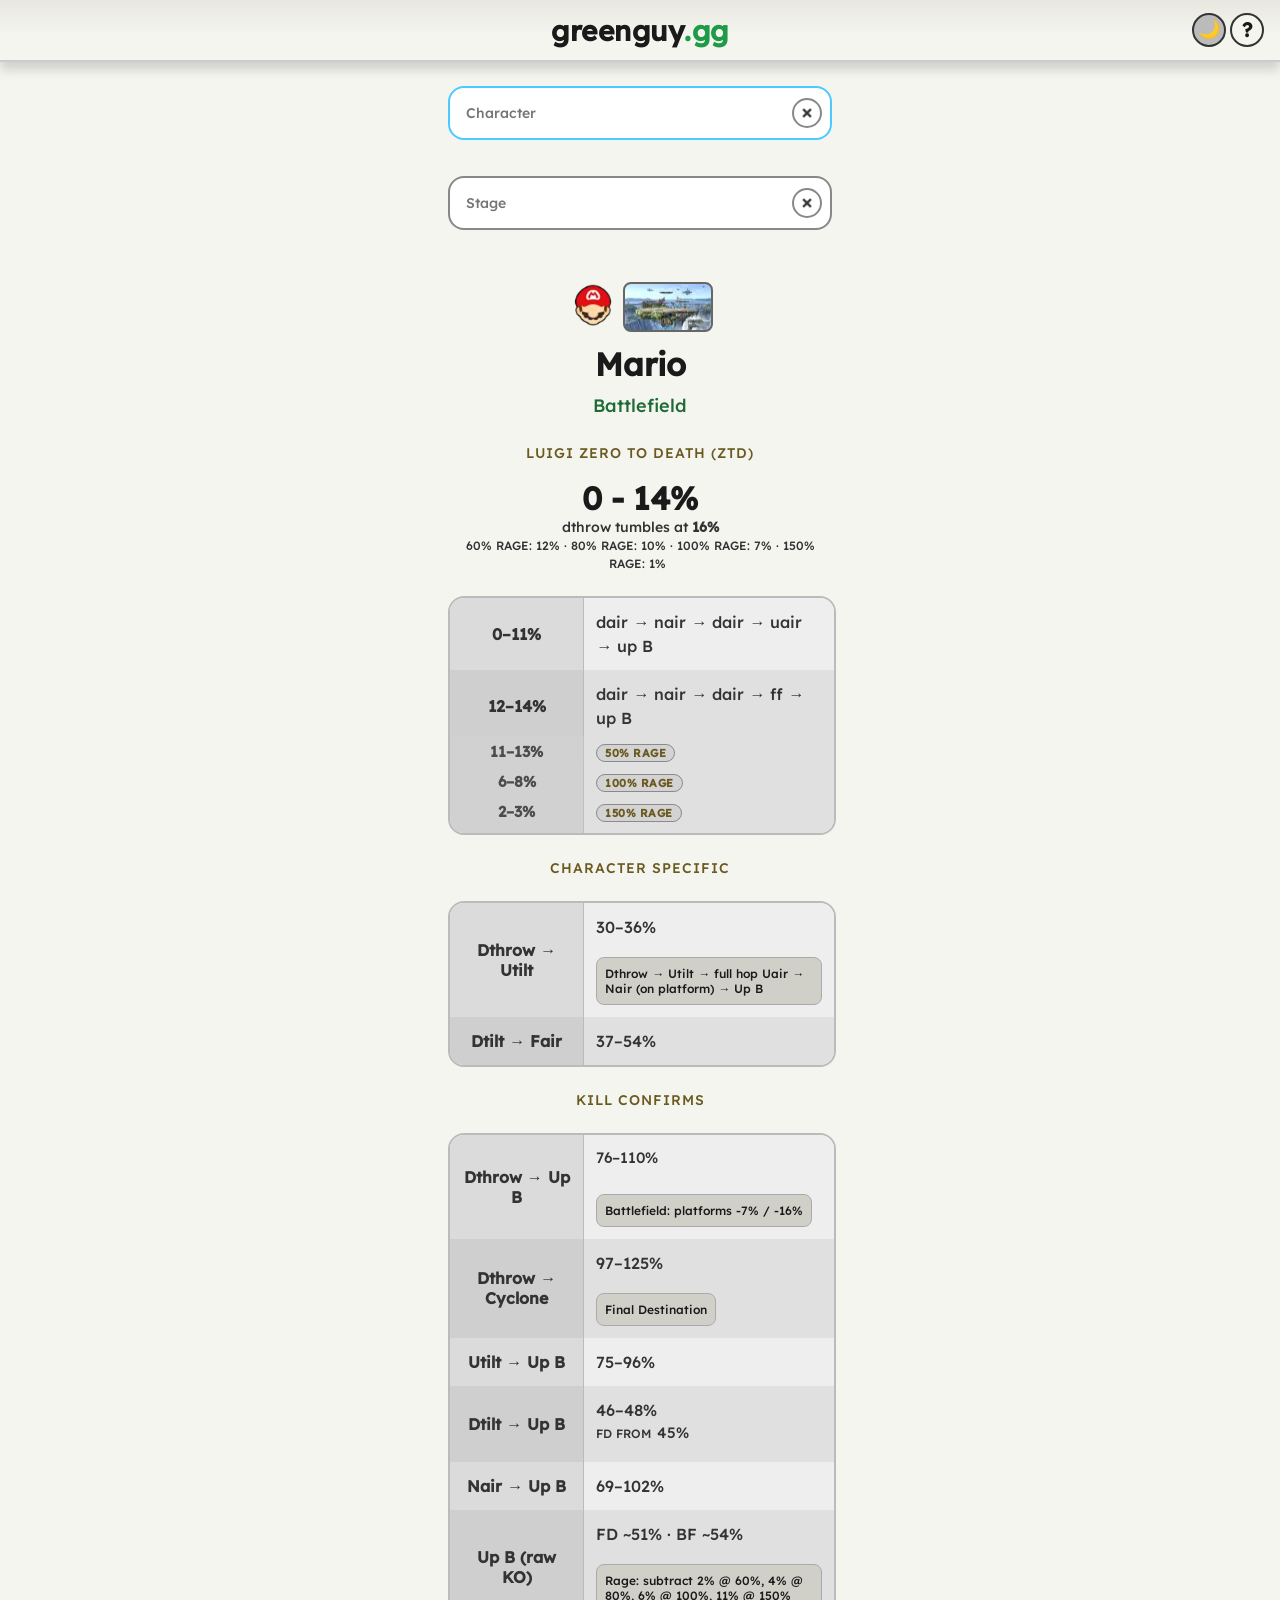
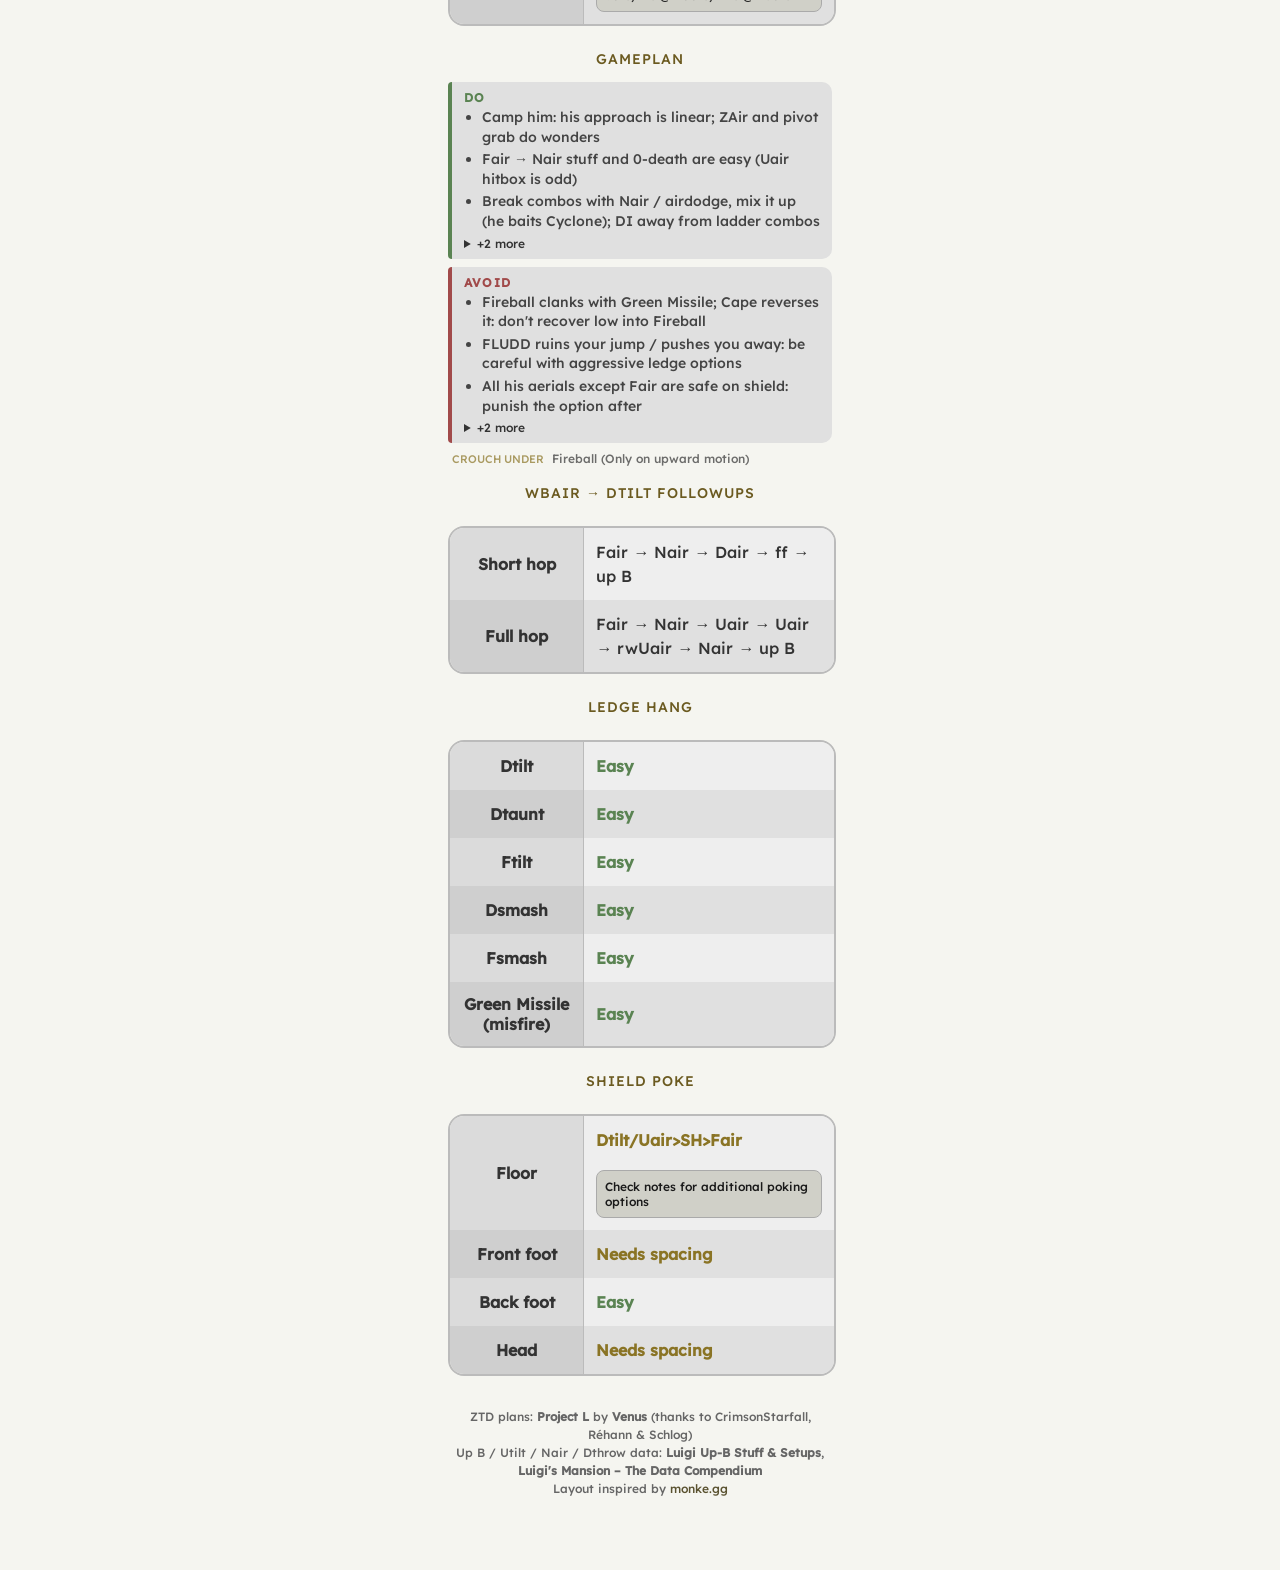
==== commit 7a4c2c16: "Rage-aware ff ZTD windows, calculated ff routes, and UI polish - ZTD box: ff route shows 50/100/150%" ====
--- a/site/index.html
+++ b/site/index.html
@@ -3,8 +3,8 @@
 <head>
     <meta charset="utf-8">
     <title>greenguy.gg | Luigi ZTD Percents & more</title>
-    <link rel="stylesheet" type="text/css" href="main.css?v=31">
-    <link rel="stylesheet" type="text/css" href="site.css?v=31">
+    <link rel="stylesheet" type="text/css" href="main.css?v=68">
+    <link rel="stylesheet" type="text/css" href="site.css?v=68">
     <meta name="viewport" content="width=device-width, initial-scale=1.0, maximum-scale=1.0, user-scalable=no" />
     <meta name="description" content="Look up Luigi's zero-to-death windows and kill confirm percents for every character and stage in Super Smash Bros. Ultimate.">
     <link rel="icon" type="image/png" sizes="32x32" href="favicon-32x32.png">
@@ -93,9 +93,8 @@
            A "DI guess from here" line in the ZTD list marks where that starts.</p>
         <br>
 
-        <span class="questionTitle">Crouch under (blue text)</span>
-        <p>If the character has a projectile Luigi can crawl under, a blue "Crouch under" line appears right below
-           their name with the list. Data by CrimsonStarfall.</p>
+        <span class="questionTitle">Crouch under</span>
+        <p>A small note at the bottom of the gameplan lists projectiles Luigi can crawl under. Data by CrimsonStarfall.</p>
         <br>
 
         <span class="questionTitle">Ledge hang</span>
@@ -128,6 +127,33 @@
         <p>Short matchup notes: <b class="gp-do">Do</b> is what works for Luigi, <b class="gp-dont">Watch out</b> is
            what to avoid or respect, and "Stage" lists stage advice where the notes have it. Compacted from the Luigi
            Discord matchup notes; only characters with notes have a gameplan.</p>
+        <br>
+
+        <span class="questionTitle">ff with rage (estimate)</span>
+        <p>Rage multiplies the knockback you deal by up to 1.1× (from your 35% to 150%), which is the same as the
+           opponent being at a higher percent. So at higher rage the dair → nair → dair → ff → up B route starts at a
+           lower opponent percent. Earlier routes (like the uair version) carry a "move to ff at X% rage" tag: from there the ff route has slid down
+           over their whole window, so go straight for ff. X is rounded down to a multiple of 5. A rage level is left out when it has pushed the whole window below 0% (that route no longer applies there).
+           When 150% is left out, an extra "0% up to N% rage" line gives the highest rage at which the ff route still
+           works at 0%. The lines under the ff route read: "3–5%" next to "100% rage" means that when you are at 100%, use the ff route at opponent percents 3–5%.
+           The numbers come from the real knockback formula with Luigi's down throw and clean dair values and each
+           character's weight. It reproduces the tumble-by-rage table to within about 0.3%, and one extra offset is
+           fitted to five in-game tests (Jigglypuff: the ff route works at 0% until 114% rage; Donkey Kong at 150% rage:
+           works at 8% and 9%; Mario at 100% rage: works from 4% to 8%). The low and high edge of each window use
+           slightly different constants, since different hits decide them. All tests were done on Small Battlefield, so
+           other stages are not verified. The ZTD windows themselves are only labbed at 0 rage, so treat everything here as an estimate until
+           more characters are tested.</p>
+        <br>
+
+        <span class="questionTitle">Calculated ff windows</span>
+        <p>Project L lists an ff route for most characters but not all. For the rest the window is computed. The low
+           edge is "the final Up B has to kill": it is the character's Up B KO% (Final Destination) minus the 42%
+           the combo deals, which matches Project L's own low edge for nearly every character it lists. The high edge
+           is where the clean dair starts to spike, which is almost the same knockback for everyone and so follows
+           from the character's weight (within about 1% for 87%). Those rows carry a small "calculated" label; the
+           earlier routes are trimmed so windows never overlap. Fox uses a tested window (Small Battlefield). A computed or tested window narrower than 3% is not shown, since
+           you can't plan around it: that leaves King K. Rool and Bowser (1-2% wide) on their other routes, and Piranha
+           Plant was tested and is too hard to perform.</p>
         <br>
 
         <span class="questionTitle">Forms and variants</span>
@@ -167,7 +193,7 @@
            "not labbed yet".</p>
     </div>
 
-    <script src="data.js?v=31" charset="utf-8"></script>
-    <script src="app.js?v=31" charset="utf-8"></script>
+    <script src="data.js?v=68" charset="utf-8"></script>
+    <script src="app.js?v=68" charset="utf-8"></script>
 </body>
 </html>
--- a/site/site.css
+++ b/site/site.css
@@ -1,9 +1,12 @@
 /* Overrides and additions on top of main.css (copied from the monke.gg reference). */
 :root {
-	--tier4: #ff5c5c;
-	--easy: #3ecf6a;
-	--medium: #ffe14d;
-	--hard: #ff9f1a;
+	--tag-border: rgba(255, 255, 255, 0.3);
+	--tag-bg: rgba(0, 0, 0, 0.28);
+	--gp-text: #d9d9d9;
+	--tier4: #cf8383;
+	--easy: #9bbf8f;
+	--medium: #d9c27f;
+	--hard: #d49a6b;
 	--crouch: #4fd1ff;
 	--percent-highlight: #5dff8a;
 	--stage-name: #b6f5c4;
@@ -12,10 +15,13 @@
 }
 
 [data-theme="light"] {
-	--tier4: #c62828;
-	--easy: #1f9a48;
-	--medium: #9a8b00;
-	--hard: #c45f00;
+	--tag-border: rgba(0, 0, 0, 0.35);
+	--tag-bg: rgba(0, 0, 0, 0.06);
+	--gp-text: #444;
+	--tier4: #a14a4a;
+	--easy: #5a8352;
+	--medium: #8a7425;
+	--hard: #a5622f;
 	--crouch: #0a6fa0;
 	--percent-highlight: #17803a;
 	--stage-name: #1f6b36;
@@ -132,24 +138,21 @@
 
 .moreInfo-value-note { max-width: none; margin-top: 6px; }
 
-.crouchNote { color: var(--crouch); font-size: 16px; font-weight: bold; margin: 10px 0 0; }
-.crouchNote .lbl { color: var(--crouch); display: block; font-size: 12px; letter-spacing: 1px; opacity: 0.85; }
 
-.ledge-easy { color: var(--easy); font-weight: bold; }
-.ledge-medium { color: var(--medium); font-weight: bold; }
-.ledge-hard { color: var(--hard); font-weight: bold; }
+.ledge-easy { color: var(--easy); font-weight: 600; }
+.ledge-medium { color: var(--medium); font-weight: 600; }
+.ledge-hard { color: var(--hard); font-weight: 600; }
 
-.tier-1 { color: var(--easy); font-weight: bold; }
-.tier-2 { color: var(--medium); font-weight: bold; }
-.tier-3 { color: var(--hard); font-weight: bold; }
-.tier-4 { color: var(--tier4); font-weight: bold; }
+.tier-1 { color: var(--easy); font-weight: 600; }
+.tier-2 { color: var(--medium); font-weight: 600; }
+.tier-3 { color: var(--hard); font-weight: 600; }
+.tier-4 { color: var(--tier4); font-weight: 600; }
 
-.gp-do { color: var(--easy); font-weight: bold; }
-.gp-dont { color: var(--tier4); font-weight: bold; }
+.gp-do { color: var(--easy); font-weight: 600; }
+.gp-dont { color: var(--tier4); font-weight: 600; }
 .valBody .sub { margin: 0 0 6px; text-align: left; }
 
 /* ================= glanceable layout ================= */
-.crouchNote .lbl { margin-right: 6px; }
 
 /* gameplan */
 .gp { display: grid; gap: 8px; margin: 14px 0; text-align: left; }
@@ -160,6 +163,19 @@
 .gpb.do .gph { color: var(--easy); }
 .gpb.dont .gph { color: var(--tier4); }
 .gpb ul { margin: 0; padding-left: 18px; }
-.gpb li { font-size: 14px; line-height: 1.4; margin: 3px 0; }
+.gpb li { color: var(--gp-text); font-size: 14px; line-height: 1.4; margin: 3px 0; }
 .more summary { color: var(--text-secondary); cursor: pointer; font-size: 12px; margin-top: 4px; }
 .gpStage { color: var(--stage-name); font-size: 13px; padding: 0 4px; }
+.gpSide { color: var(--text-secondary); font-size: 12px; opacity: 0.7; padding: 0 4px; }
+.gpSide .lbl { color: var(--medium); font-size: 11px; margin-right: 4px; }
+
+/* ff route + rage versions: one row, windows in the left column, rage labels under the combo on the right */
+.ffGroup { display: grid; grid-template-columns: 35% 1fr; }
+.ffGroup .moreInfo-title, .ffGroup .moreInfo-value { flex: none; min-width: 0; }
+.ffGroup .rageT { font-size: 15px; font-weight: 600; opacity: 0.85; padding-bottom: 3px; padding-top: 3px; }
+.ffGroup .rageV { padding-bottom: 3px; padding-top: 3px; }
+/* keep the real window and the shifted ones close together */
+.ffGroup > :nth-child(1), .ffGroup > :nth-child(2) { padding-bottom: 6px; }
+.ffGroup > :nth-last-child(1), .ffGroup > :nth-last-child(2) { padding-bottom: 10px; }
+.rageTag { background: var(--tag-bg); border: 1px solid var(--tag-border); border-radius: 10px; color: var(--question-title); font-size: 11px; font-weight: 600; letter-spacing: 0.5px; padding: 1px 8px; text-transform: uppercase; white-space: nowrap; }
+.stopRow { margin-top: 6px; }
